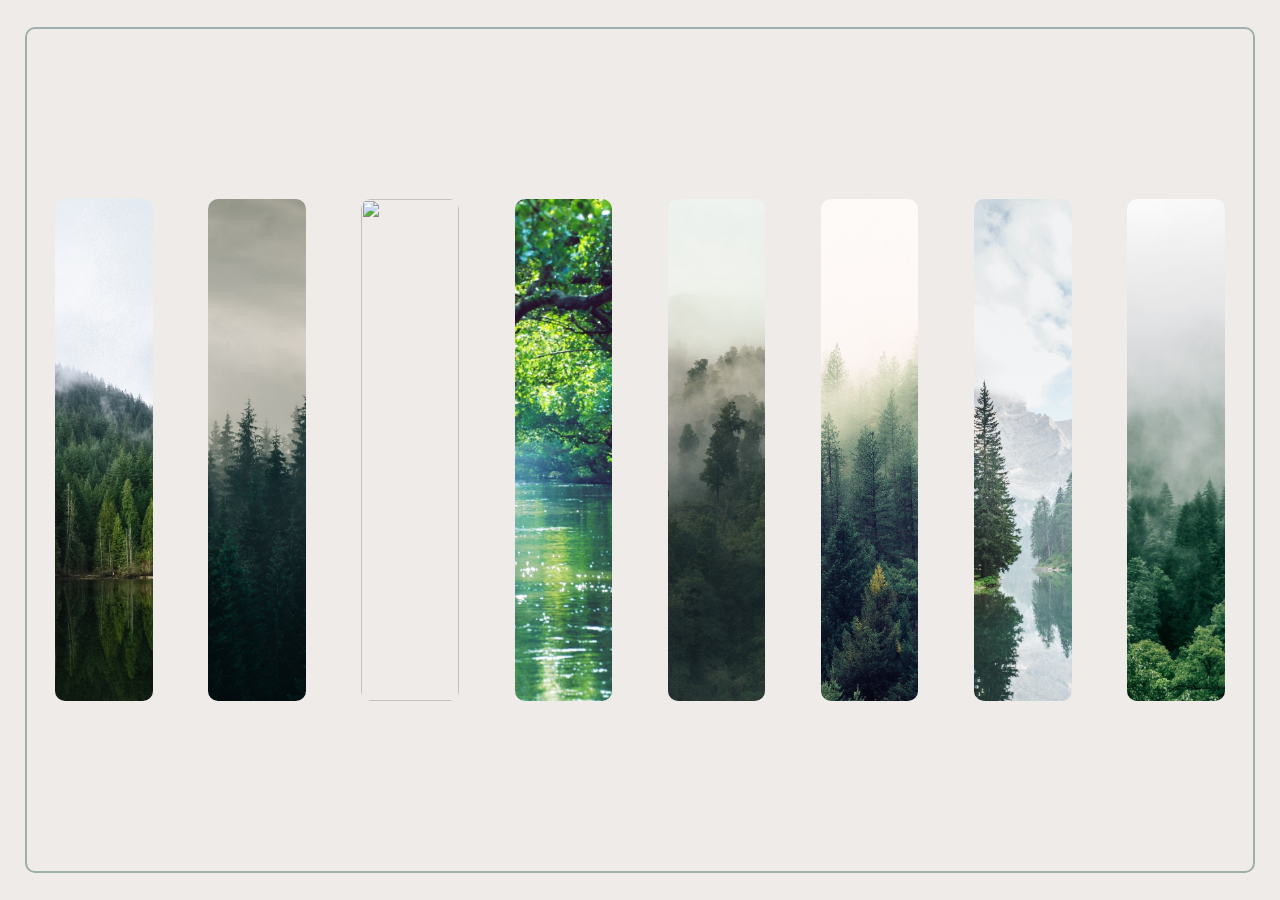
==== expanding-cards/index.html @ 3df2b9df "Initial commit" ====
<!DOCTYPE html>
<html lang="en">

<head>
    <meta charset="UTF-8">
    <meta http-equiv="X-UA-Compatible" content="IE=edge">
    <meta name="viewport" content="width=device-width, initial-scale=1.0">
    <title>Expanding Cards</title>
    <link rel="stylesheet" href="./style/style.css">
</head>

<body>
    <main>
        <ul class="gallery">
            <li class="gallery-item"><img src="./static/1_jeremy-allouche.jpg" alt="img"></li>
            <li class="gallery-item"><img src="./static/2_haseeb-jamil.jpg" alt=""></li>
            <li class="gallery-item"><img src="./static/3_pine-watt.jpg" alt=""></li>
            <li class="gallery-item"><img src="./static/4_tienko-dima.jpg" alt=""></li>
            <li class="gallery-item"><img src="./static/5_tobias-tullius.jpg" alt=""></li>
            <li class="gallery-item"><img src="./static/6_jay-mantri.jpg" alt=""></li>
            <li class="gallery-item"><img src="./static/7_luca-bravo.jpg" alt=""></li>
            <li class="gallery-item"><img src="./static/8_marita-kavelashvili.jpg" alt=""></li>
        </ul>
    </main>

    <script src="./script/script.js"></script>
</body>

</html>
---- expanding-cards/style/style.css ----
* {
    margin: 0;
    padding: 0;
    border: 0;
    box-sizing: border-box;
    font-family: Roboto, sans-serif;
}

body,
html {
    height: 100%;
    width: 100%;
}

main {
    height: 100%;
    background-color: #EFEBE9;
    display: flex;
    align-items: center;
    justify-content: center;
}

.gallery {
    flex: 0.96;
    height: 94%;
    border: 2px solid rgb(159, 175, 171);
    border-radius: 10px;
    padding: .2rem;
    list-style: none;

    display: flex;
    align-items: center;
    justify-content: space-around;
    gap: .4rem;
}

.gallery-item-selected {
    height: 100%;
    width: 68%;
    transition: height .25s, width .5s .25s;
}

.gallery-item-selected img {
    height: 100%;
    width: 100%;
    object-fit: cover;
    object-position: center;
    border-radius: 10px;
}

.gallery-item {
    height: 60%;
    width: 8%;
    transition: width .5s, height 0.25s .5s;
}

.gallery-item img {
    height: 100%;
    width: 100%;
    object-fit: cover;
    object-fit: center;
    border-radius: 10px;
}


img:hover {
    cursor: pointer;
}
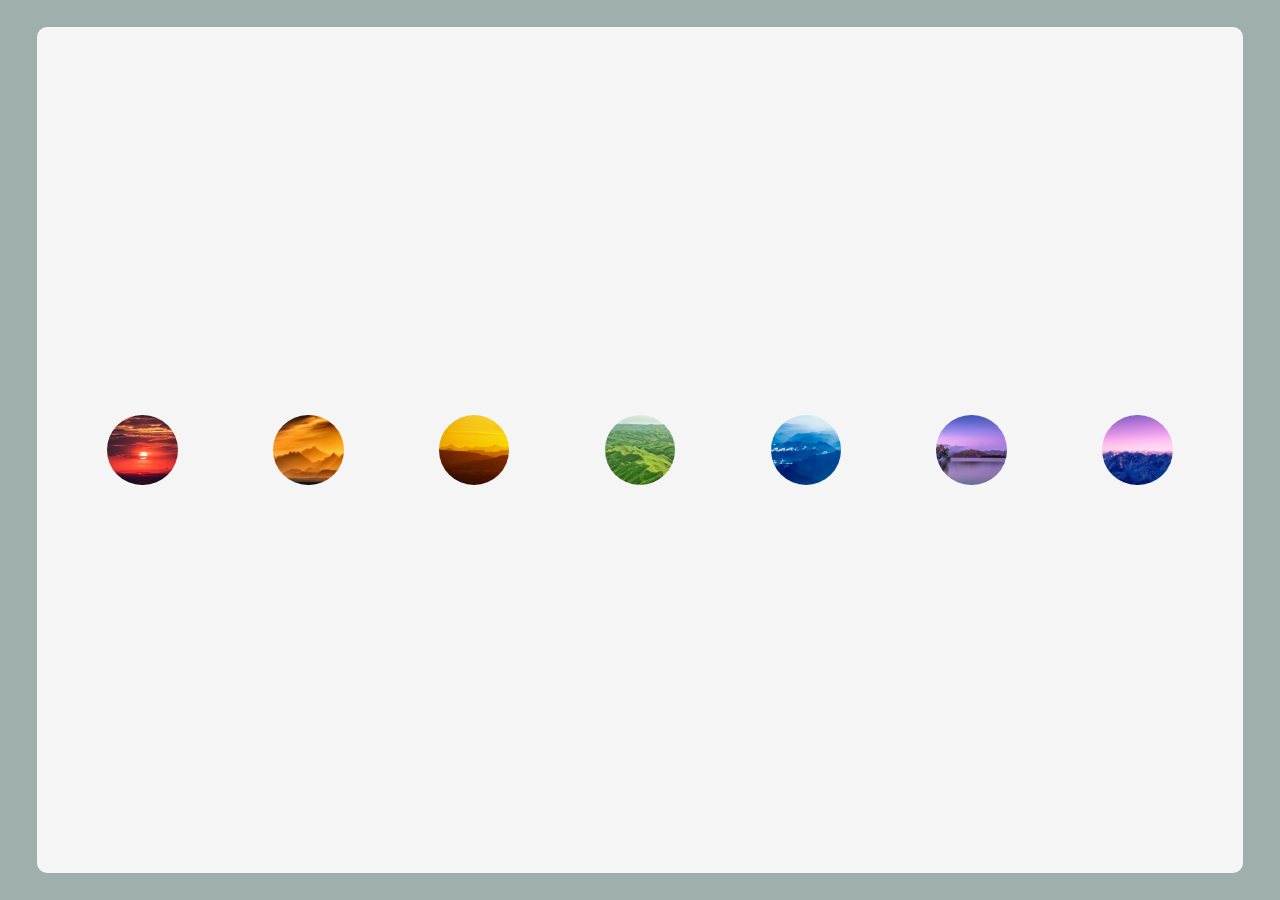
==== commit 1d793e2f: "Visual animations developed" ====
--- a/expanding-cards/index.html
+++ b/expanding-cards/index.html
@@ -12,14 +12,13 @@
 <body>
     <main>
         <ul class="gallery">
-            <li class="gallery-item"><img src="./static/1_jeremy-allouche.jpg" alt="img"></li>
-            <li class="gallery-item"><img src="./static/2_haseeb-jamil.jpg" alt=""></li>
-            <li class="gallery-item"><img src="./static/3_pine-watt.jpg" alt=""></li>
-            <li class="gallery-item"><img src="./static/4_tienko-dima.jpg" alt=""></li>
-            <li class="gallery-item"><img src="./static/5_tobias-tullius.jpg" alt=""></li>
-            <li class="gallery-item"><img src="./static/6_jay-mantri.jpg" alt=""></li>
-            <li class="gallery-item"><img src="./static/7_luca-bravo.jpg" alt=""></li>
-            <li class="gallery-item"><img src="./static/8_marita-kavelashvili.jpg" alt=""></li>
+            <li class="gallery-item"><img src="./static/1-jason-blackeye.jpg" alt="img"></li>
+            <li class="gallery-item"><img src="./static/2-sergey-pesterev.jpg" alt=""></li>
+            <li class="gallery-item"><img src="./static/3-joe-mcdaniel.jpg" alt=""></li>
+            <li class="gallery-item"><img src="./static/4-hasan-almasi.jpg" alt=""></li>
+            <li class="gallery-item"><img src="./static/5-brady-bellini.jpg" alt=""></li>
+            <li class="gallery-item"><img src="./static/6-ken-cheung.jpg" alt=""></li>
+            <li class="gallery-item"><img src="./static/7-kai-oberhauser.jpg" alt=""></li>
         </ul>
     </main>
 
--- a/expanding-cards/style/style.css
+++ b/expanding-cards/style/style.css
@@ -14,29 +14,33 @@
 
 main {
     height: 100%;
-    background-color: #EFEBE9;
+    background: rgb(159, 175, 171);
     display: flex;
     align-items: center;
     justify-content: center;
 }
 
 .gallery {
-    flex: 0.96;
+    flex: 0.94;
     height: 94%;
-    border: 2px solid rgb(159, 175, 171);
     border-radius: 10px;
-    padding: .2rem;
+    padding: 1rem;
     list-style: none;
 
     display: flex;
     align-items: center;
-    justify-content: space-around;
+    justify-content: space-evenly;
     gap: .4rem;
+
+    background: whitesmoke;
 }
 
 .gallery-item-selected {
     height: 100%;
     width: 68%;
+    display: flex;
+    align-items: center;
+    justify-content: center;
     transition: height .25s, width .5s .25s;
 }
 
@@ -46,23 +50,35 @@
     object-fit: cover;
     object-position: center;
     border-radius: 10px;
+    transition: transform .5s, border-radius .5s .5s, width .5s .5s, height .5s 1s;
 }
 
 .gallery-item {
-    height: 60%;
-    width: 8%;
+    height: 100%;
+    width: 12%;
+    display: flex;
+    align-items: center;
+    justify-content: center;
     transition: width .5s, height 0.25s .5s;
 }
 
 .gallery-item img {
-    height: 100%;
-    width: 100%;
+    height: 4.4rem;
+    width: 4.4rem;
     object-fit: cover;
     object-fit: center;
-    border-radius: 10px;
+    border-radius: 50%;
+    transform: rotate(360deg);
+    transition: height .5s, width .5s .5s, border-radius .5s .5s, transform .5s 1s;
 }
 
 
 img:hover {
     cursor: pointer;
+    height: 100%;
+    width: 100%;
+    border-radius: 10px;
+    transform: rotate(0deg);
+    transition: transform .5s, border-radius .5s .5s, width .5s .5s, height .5s 1s;
+
 }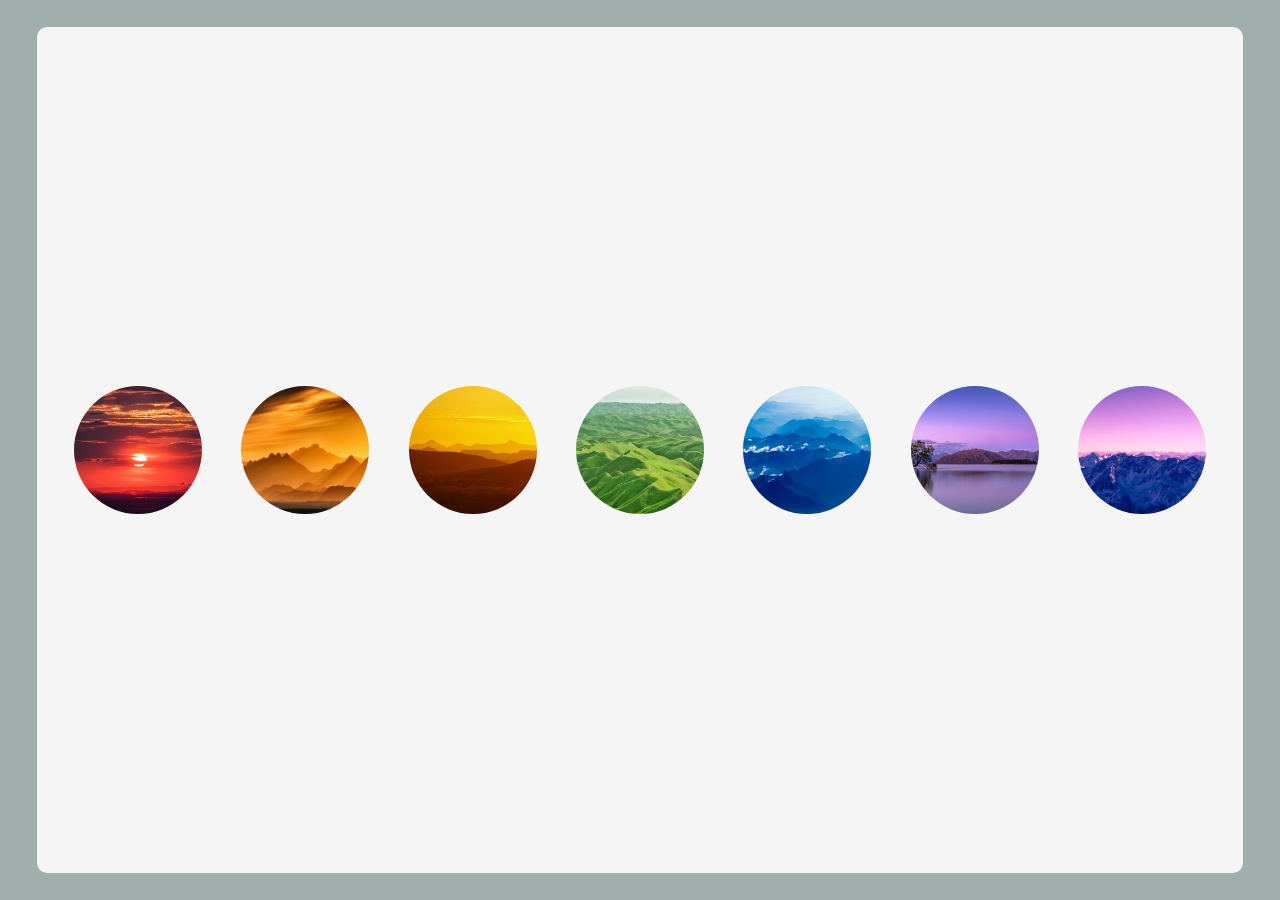
==== commit 15c40818: "Code refactored" ====
--- a/expanding-cards/index.html
+++ b/expanding-cards/index.html
@@ -13,12 +13,12 @@
     <main>
         <ul class="gallery">
             <li class="gallery-item"><img src="./static/1-jason-blackeye.jpg" alt="img"></li>
-            <li class="gallery-item"><img src="./static/2-sergey-pesterev.jpg" alt=""></li>
-            <li class="gallery-item"><img src="./static/3-joe-mcdaniel.jpg" alt=""></li>
-            <li class="gallery-item"><img src="./static/4-hasan-almasi.jpg" alt=""></li>
-            <li class="gallery-item"><img src="./static/5-brady-bellini.jpg" alt=""></li>
-            <li class="gallery-item"><img src="./static/6-ken-cheung.jpg" alt=""></li>
-            <li class="gallery-item"><img src="./static/7-kai-oberhauser.jpg" alt=""></li>
+            <li class="gallery-item"><img src="./static/2-sergey-pesterev.jpg" alt="img"></li>
+            <li class="gallery-item"><img src="./static/3-joe-mcdaniel.jpg" alt="img"></li>
+            <li class="gallery-item"><img src="./static/4-hasan-almasi.jpg" alt="img"></li>
+            <li class="gallery-item"><img src="./static/5-brady-bellini.jpg" alt="img"></li>
+            <li class="gallery-item"><img src="./static/6-ken-cheung.jpg" alt="img"></li>
+            <li class="gallery-item"><img src="./static/7-kai-oberhauser.jpg" alt="img"></li>
         </ul>
     </main>
 
--- a/expanding-cards/style/style.css
+++ b/expanding-cards/style/style.css
@@ -24,15 +24,43 @@
     flex: 0.94;
     height: 94%;
     border-radius: 10px;
-    padding: 1rem;
+    padding: 2%;
     list-style: none;
 
     display: flex;
     align-items: center;
     justify-content: space-evenly;
-    gap: .4rem;
+    gap: 2%;
 
     background: whitesmoke;
+}
+
+
+.gallery-item {
+    height: 100%;
+    width: 12%;
+    display: flex;
+    align-items: center;
+    justify-content: center;
+    transition: width .5s;
+}
+
+.gallery-item img {
+    width: 10vw;
+    height: 10vw;
+    object-fit: cover;
+    object-fit: center;
+    border-radius: 50%;
+    transform: rotate(360deg);
+    transition: height 1s, width .5s, border-radius .5s 1s, transform .5s 1.5s;
+}
+
+.gallery-item img:hover {
+    cursor: pointer;
+    height: 100%;
+    border-radius: 10px;
+    transform: rotate(0deg);
+    transition: transform .5s, width .5s, border-radius .5s .5s, height 1s 1s;
 }
 
 .gallery-item-selected {
@@ -41,7 +69,7 @@
     display: flex;
     align-items: center;
     justify-content: center;
-    transition: height .25s, width .5s .25s;
+    transition: width .5s;
 }
 
 .gallery-item-selected img {
@@ -50,35 +78,9 @@
     object-fit: cover;
     object-position: center;
     border-radius: 10px;
-    transition: transform .5s, border-radius .5s .5s, width .5s .5s, height .5s 1s;
+    transition: 1s;
 }
 
-.gallery-item {
-    height: 100%;
-    width: 12%;
-    display: flex;
-    align-items: center;
-    justify-content: center;
-    transition: width .5s, height 0.25s .5s;
-}
-
-.gallery-item img {
-    height: 4.4rem;
-    width: 4.4rem;
-    object-fit: cover;
-    object-fit: center;
-    border-radius: 50%;
-    transform: rotate(360deg);
-    transition: height .5s, width .5s .5s, border-radius .5s .5s, transform .5s 1s;
-}
-
-
-img:hover {
+.gallery-item-selected img:hover {
     cursor: pointer;
-    height: 100%;
-    width: 100%;
-    border-radius: 10px;
-    transform: rotate(0deg);
-    transition: transform .5s, border-radius .5s .5s, width .5s .5s, height .5s 1s;
-
 }